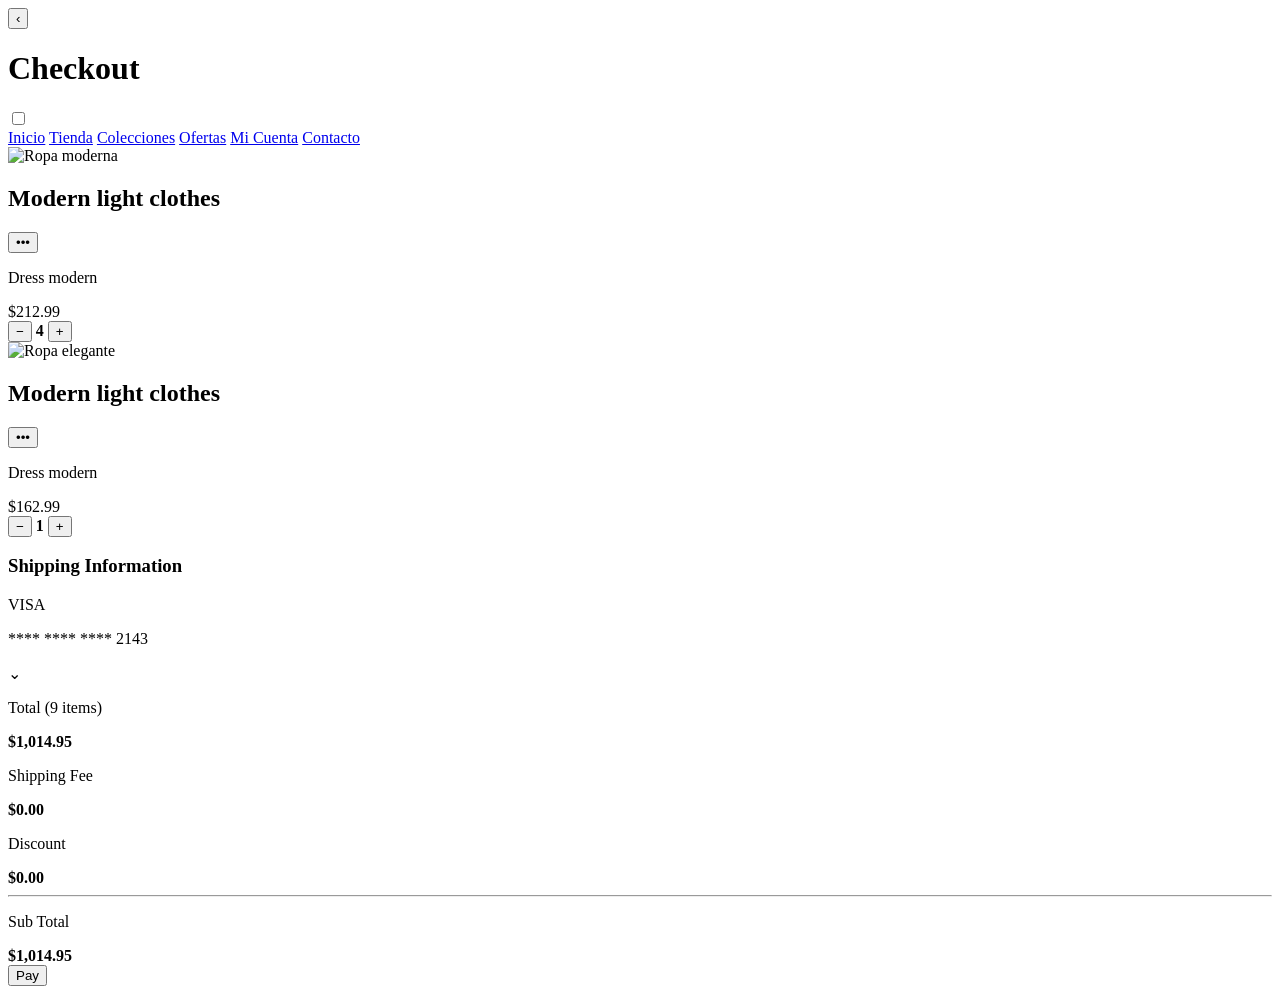
==== views/checkout.html @ 42cfcdac "feat: :sparkles: se realizo el checkout" ====
<!DOCTYPE html>
<html lang="es">
<head>
  <meta charset="UTF-8">
  <meta name="viewport" content="width=device-width, initial-scale=1.0">
  <title>Checkout Tienda de Ropa</title>
  <link rel="preconnect" href="https://fonts.googleapis.com">
  <link rel="preconnect" href="https://fonts.gstatic.com" crossorigin>
  <link href="https://fonts.googleapis.com/css2?family=Inter:wght@400;500;600;700;800&display=swap" rel="stylesheet">
  <link rel="stylesheet" href="styles.css">
</head>
<body>

  <main class="Checkout">

    <header class="CheckoutHeader">
      <button class="BotonCirculo">&#8249;</button>

      <h1>Checkout</h1>

      <div class="MenuHamburguesa">
        <input type="checkbox" id="AbrirMenu">

        <label for="AbrirMenu" class="BotonMenu">
          <span class="Linea Linea1"></span>
          <span class="Linea Linea2"></span>
          <span class="Linea Linea3"></span>
        </label>

        <nav class="MenuDesplegable">
          <a href="#">Inicio</a>
          <a href="#">Tienda</a>
          <a href="#">Colecciones</a>
          <a href="#">Ofertas</a>
          <a href="#">Mi Cuenta</a>
          <a href="#">Contacto</a>
        </nav>
      </div>
    </header>

    <div class="CheckoutContenido">

      <section class="ColumnaIzquierda">
        <section class="ListaProductos">

          <article class="Producto">
            <img src="https://images.unsplash.com/photo-1483985988355-763728e1935b?q=80&w=500&auto=format&fit=crop" alt="Ropa moderna">

            <div class="ProductoInfo">
              <div class="ProductoTexto">
                <div class="ProductoEncabezado">
                  <h2>Modern light clothes</h2>
                  <button class="BotonPuntos">•••</button>
                </div>
                <p>Dress modern</p>
                <span>$212.99</span>
              </div>

              <div class="ProductoCantidad">
                <button class="CantidadBtn">−</button>
                <strong>4</strong>
                <button class="CantidadBtn">+</button>
              </div>
            </div>
          </article>

          <article class="Producto">
            <img src="https://images.unsplash.com/photo-1496747611176-843222e1e57c?q=80&w=500&auto=format&fit=crop" alt="Ropa elegante">

            <div class="ProductoInfo">
              <div class="ProductoTexto">
                <div class="ProductoEncabezado">
                  <h2>Modern light clothes</h2>
                  <button class="BotonPuntos">•••</button>
                </div>
                <p>Dress modern</p>
                <span>$162.99</span>
              </div>

              <div class="ProductoCantidad">
                <button class="CantidadBtn">−</button>
                <strong>1</strong>
                <button class="CantidadBtn">+</button>
              </div>
            </div>
          </article>

        </section>
      </section>

      <section class="ColumnaDerecha">
        <section class="Pago">
          <h3>Shipping Information</h3>

          <div class="TarjetaPago">
            <div class="Visa">VISA</div>
            <p>**** **** **** 2143</p>
            <span>⌄</span>
          </div>
        </section>

        <section class="Resumen">
          <div class="FilaResumen">
            <p>Total (9 items)</p>
            <strong>$1,014.95</strong>
          </div>

          <div class="FilaResumen">
            <p>Shipping Fee</p>
            <strong>$0.00</strong>
          </div>

          <div class="FilaResumen">
            <p>Discount</p>
            <strong>$0.00</strong>
          </div>

          <hr>

          <div class="FilaResumen TotalFinal">
            <p>Sub Total</p>
            <strong>$1,014.95</strong>
          </div>
        </section>

        <button class="BotonPagar">Pay</button>
      </section>

    </div>
  </main>

</body>
</html>
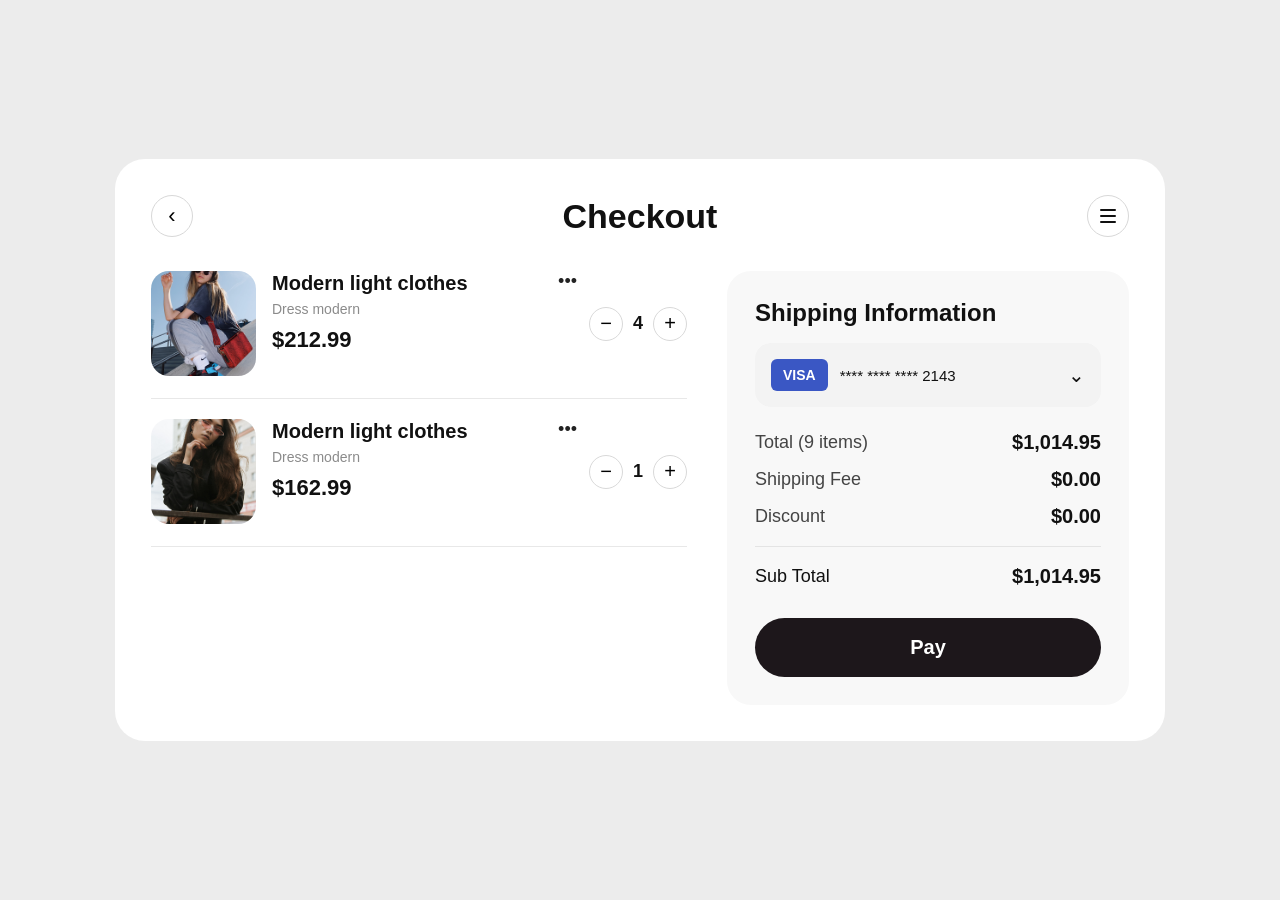
==== commit bff8cb99: "feat: :hammer: arreglo en checkout" ====
--- a/views/checkout.html
+++ b/views/checkout.html
@@ -7,7 +7,7 @@
   <link rel="preconnect" href="https://fonts.googleapis.com">
   <link rel="preconnect" href="https://fonts.gstatic.com" crossorigin>
   <link href="https://fonts.googleapis.com/css2?family=Inter:wght@400;500;600;700;800&display=swap" rel="stylesheet">
-  <link rel="stylesheet" href="styles.css">
+  <link rel="stylesheet" href="/css/checkout.css">
 </head>
 <body>
 
@@ -44,7 +44,7 @@
         <section class="ListaProductos">
 
           <article class="Producto">
-            <img src="https://images.unsplash.com/photo-1483985988355-763728e1935b?q=80&w=500&auto=format&fit=crop" alt="Ropa moderna">
+            <img src="/storage/img/Library=Product1.png" alt="Ropa moderna">
 
             <div class="ProductoInfo">
               <div class="ProductoTexto">
@@ -65,7 +65,7 @@
           </article>
 
           <article class="Producto">
-            <img src="https://images.unsplash.com/photo-1496747611176-843222e1e57c?q=80&w=500&auto=format&fit=crop" alt="Ropa elegante">
+            <img src="/storage/img/Library=Product2.png" alt="Ropa elegante">
 
             <div class="ProductoInfo">
               <div class="ProductoTexto">
--- a/css/checkout.css
+++ b/css/checkout.css
@@ -0,0 +1,374 @@
+*{
+  margin: 0;
+  padding: 0;
+  box-sizing: border-box;
+}
+
+html{
+  font-size: 62.5%;
+}
+
+body{
+  font-family: "Inter", sans-serif;
+  background: #ececec;
+  color: #111111;
+  min-height: 100vh;
+  display: flex;
+  justify-content: center;
+  align-items: center;
+  padding: 20px;
+}
+
+.Checkout{
+  width: 100%;
+  max-width: 430px;
+  background: #ffffff;
+  border-radius: 30px;
+  padding: 22px;
+  position: relative;
+  overflow: visible;
+}
+
+.CheckoutHeader{
+  display: flex;
+  justify-content: space-between;
+  align-items: center;
+  margin-bottom: 28px;
+  position: relative;
+}
+
+.CheckoutHeader h1{
+  font-size: 2.8rem;
+  font-weight: 800;
+}
+
+.BotonCirculo{
+  width: 42px;
+  height: 42px;
+  border-radius: 50%;
+  border: 1px solid #d8d8d8;
+  background: white;
+  font-size: 2.2rem;
+  cursor: pointer;
+}
+
+/* MENU HAMBURGUESA */
+.MenuHamburguesa{
+  position: relative;
+}
+
+.MenuHamburguesa input[type="checkbox"]{
+  display: none;
+}
+
+.BotonMenu{
+  width: 42px;
+  height: 42px;
+  border-radius: 50%;
+  border: 1px solid #d8d8d8;
+  background: white;
+  display: flex;
+  flex-direction: column;
+  justify-content: center;
+  align-items: center;
+  gap: 4px;
+  cursor: pointer;
+}
+
+.Linea{
+  width: 16px;
+  height: 2px;
+  background: #111111;
+  border-radius: 4px;
+  transition: 0.3s ease;
+}
+
+.MenuDesplegable{
+  position: absolute;
+  top: 52px;
+  right: 0;
+  width: 190px;
+  background: #ffffff;
+  border: 1px solid #e4e4e4;
+  border-radius: 18px;
+  box-shadow: 0 12px 30px rgba(0, 0, 0, 0.08);
+  padding: 14px;
+  display: flex;
+  flex-direction: column;
+  gap: 10px;
+  opacity: 0;
+  pointer-events: none;
+  transform: translateY(-10px);
+  transition: 0.3s ease;
+  z-index: 20;
+}
+
+.MenuDesplegable a{
+  text-decoration: none;
+  color: #222222;
+  font-size: 1.5rem;
+  font-weight: 500;
+  padding: 10px 12px;
+  border-radius: 10px;
+  transition: 0.3s ease;
+}
+
+.MenuDesplegable a:hover{
+  background: #f5f5f5;
+}
+
+.MenuHamburguesa input[type="checkbox"]:checked + .BotonMenu .Linea1{
+  transform: rotate(45deg) translate(4px, 4px);
+}
+
+.MenuHamburguesa input[type="checkbox"]:checked + .BotonMenu .Linea2{
+  opacity: 0;
+}
+
+.MenuHamburguesa input[type="checkbox"]:checked + .BotonMenu .Linea3{
+  transform: rotate(-45deg) translate(5px, -5px);
+}
+
+.MenuHamburguesa input[type="checkbox"]:checked ~ .MenuDesplegable{
+  opacity: 1;
+  pointer-events: auto;
+  transform: translateY(0);
+}
+
+.CheckoutContenido{
+  display: flex;
+  flex-direction: column;
+  gap: 28px;
+}
+
+.ListaProductos{
+  display: flex;
+  flex-direction: column;
+  gap: 20px;
+}
+
+.Producto{
+  display: flex;
+  gap: 16px;
+  padding-bottom: 16px;
+  border-bottom: 1px solid #e8e8e8;
+}
+
+.Producto img{
+  width: 92px;
+  height: 92px;
+  object-fit: cover;
+  border-radius: 18px;
+  flex-shrink: 0;
+}
+
+.ProductoInfo{
+  flex: 1;
+  display: flex;
+  justify-content: space-between;
+  gap: 12px;
+}
+
+.ProductoTexto{
+  flex: 1;
+}
+
+.ProductoEncabezado{
+  display: flex;
+  justify-content: space-between;
+  align-items: flex-start;
+  gap: 10px;
+  margin-bottom: 6px;
+}
+
+.ProductoTexto h2{
+  font-size: 1.6rem;
+  font-weight: 800;
+  line-height: 1.2;
+}
+
+.BotonPuntos{
+  border: none;
+  background: transparent;
+  font-size: 1.8rem;
+  cursor: pointer;
+  color: #222222;
+}
+
+.ProductoTexto p{
+  font-size: 1.4rem;
+  color: #8b8b8b;
+  margin-bottom: 10px;
+}
+
+.ProductoTexto span{
+  font-size: 2rem;
+  font-weight: 800;
+}
+
+.ProductoCantidad{
+  display: flex;
+  align-items: center;
+  gap: 10px;
+  align-self: center;
+}
+
+.ProductoCantidad strong{
+  font-size: 1.8rem;
+}
+
+.CantidadBtn{
+  width: 34px;
+  height: 34px;
+  border-radius: 50%;
+  border: 1px solid #d9d9d9;
+  background: white;
+  font-size: 2rem;
+  cursor: pointer;
+}
+
+.Pago h3{
+  font-size: 1.8rem;
+  font-weight: 800;
+  margin-bottom: 16px;
+}
+
+.TarjetaPago{
+  background: #f3f3f3;
+  border-radius: 16px;
+  padding: 16px;
+  display: flex;
+  align-items: center;
+  gap: 12px;
+}
+
+.Visa{
+  background: #3a57c4;
+  color: white;
+  font-size: 1.4rem;
+  font-weight: 700;
+  padding: 8px 12px;
+  border-radius: 6px;
+}
+
+.TarjetaPago p{
+  flex: 1;
+  font-size: 1.5rem;
+}
+
+.TarjetaPago span{
+  font-size: 2rem;
+}
+
+.Resumen{
+  margin-top: 24px;
+  display: flex;
+  flex-direction: column;
+  gap: 14px;
+}
+
+.FilaResumen{
+  display: flex;
+  justify-content: space-between;
+  align-items: center;
+  gap: 10px;
+}
+
+.FilaResumen p{
+  font-size: 1.6rem;
+  color: #444444;
+}
+
+.FilaResumen strong{
+  font-size: 1.8rem;
+  font-weight: 800;
+}
+
+.Resumen hr{
+  border: none;
+  border-top: 1px solid #e4e4e4;
+  margin: 4px 0;
+}
+
+.TotalFinal p,
+.TotalFinal strong{
+  color: #111111;
+}
+
+.BotonPagar{
+  width: 100%;
+  margin-top: 24px;
+  border: none;
+  background: #1d171b;
+  color: white;
+  padding: 18px;
+  border-radius: 40px;
+  font-size: 2rem;
+  font-weight: 700;
+  cursor: pointer;
+}
+
+@media (min-width: 900px){
+  .Checkout{
+    max-width: 1050px;
+    padding: 36px;
+  }
+
+  .CheckoutHeader{
+    margin-bottom: 34px;
+  }
+
+  .CheckoutHeader h1{
+    font-size: 3.4rem;
+  }
+
+  .CheckoutContenido{
+    display: grid;
+    grid-template-columns: 1.2fr 0.9fr;
+    gap: 40px;
+    align-items: start;
+  }
+
+  .ColumnaDerecha{
+    background: #f8f8f8;
+    border-radius: 24px;
+    padding: 28px;
+  }
+
+  .Producto{
+    padding-bottom: 22px;
+  }
+
+  .Producto img{
+    width: 105px;
+    height: 105px;
+  }
+
+  .ProductoTexto h2{
+    font-size: 2rem;
+  }
+
+  .ProductoTexto span{
+    font-size: 2.2rem;
+  }
+
+  .Pago h3{
+    font-size: 2.4rem;
+  }
+
+  .FilaResumen p{
+    font-size: 1.8rem;
+  }
+
+  .FilaResumen strong{
+    font-size: 2rem;
+  }
+
+  .BotonPagar{
+    margin-top: 30px;
+  }
+
+  .MenuDesplegable{
+    width: 220px;
+  }
+}
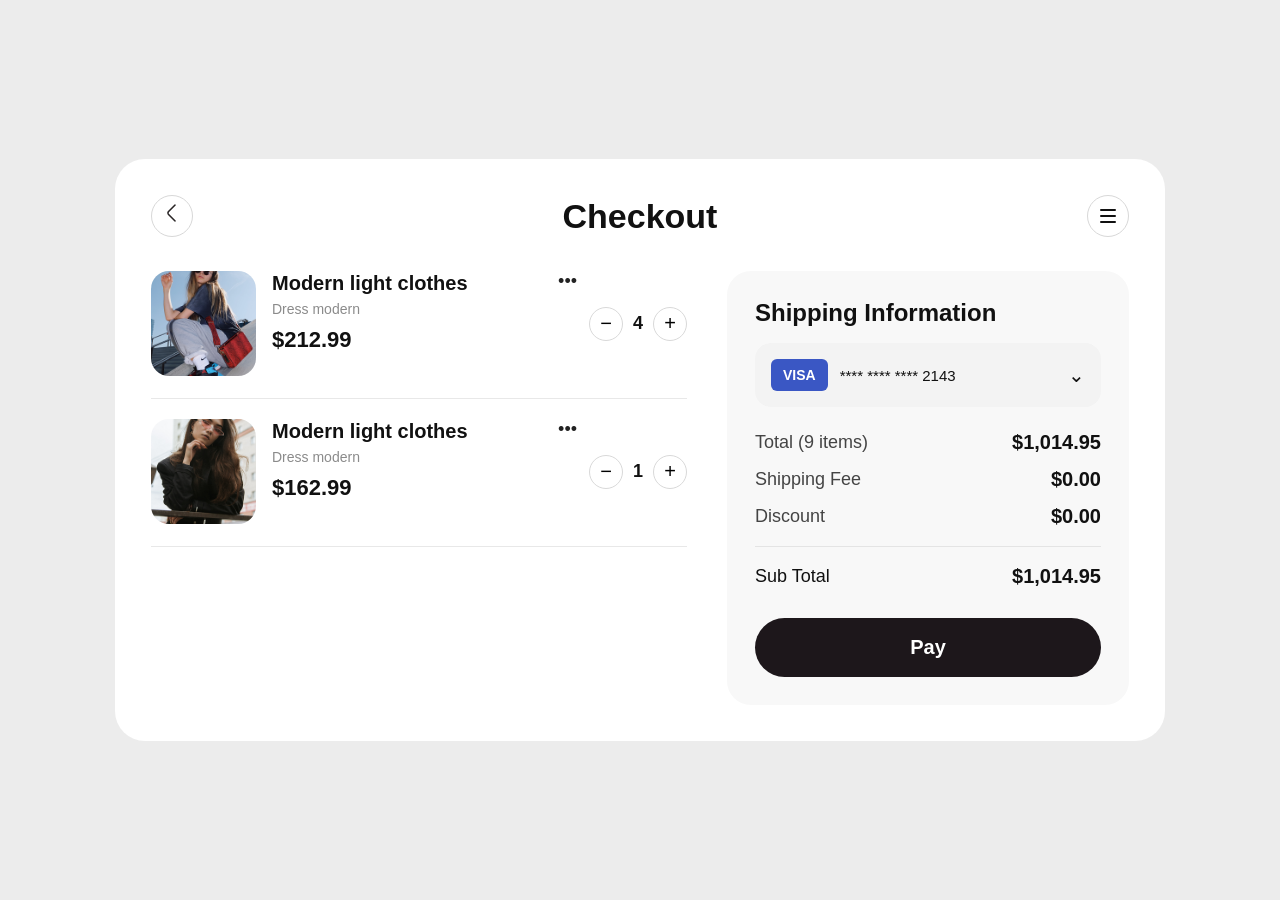
==== commit 1e6f774a: "feat: :sparkles: se agrego README" ====
--- a/views/checkout.html
+++ b/views/checkout.html
@@ -4,9 +4,7 @@
   <meta charset="UTF-8">
   <meta name="viewport" content="width=device-width, initial-scale=1.0">
   <title>Checkout Tienda de Ropa</title>
-  <link rel="preconnect" href="https://fonts.googleapis.com">
-  <link rel="preconnect" href="https://fonts.gstatic.com" crossorigin>
-  <link href="https://fonts.googleapis.com/css2?family=Inter:wght@400;500;600;700;800&display=swap" rel="stylesheet">
+  <link rel="stylesheet" href="/css/variables.css">
   <link rel="stylesheet" href="/css/checkout.css">
 </head>
 <body>
@@ -14,8 +12,9 @@
   <main class="Checkout">
 
     <header class="CheckoutHeader">
-      <button class="BotonCirculo">&#8249;</button>
-
+      <a href="/views/detail.html" class="back-btn">
+      <button class="BotonCirculo"><img src="/storage/img/Type=outline, Library=arrow-left.png" alt=""></button>
+      </a>
       <h1>Checkout</h1>
 
       <div class="MenuHamburguesa">
--- a/css/variables.css
+++ b/css/variables.css
@@ -0,0 +1,59 @@
+:root {
+  --color-primary: #252525;
+  --color-primary-dark: #121111;
+  --color-primary-light: #F2F2F2;
+
+  --color-secondary: #252525;
+  --color-secondary-mid: #787678;
+  --color-secondary-light: #A9A9A2;
+
+  --color-border: #F2F2F2;
+  --color-success: #252525;
+  --color-warning: #787678;
+  --color-star: #252525;
+
+  --font-primary: 'Encode Sans', sans-serif;
+
+  --text-xs: 0.75rem;
+  --text-sm: 0.875rem;
+  --text-base: 1rem;
+  --text-lg: 1.125rem;
+  --text-xl: 1.25rem;
+  --text-2xl: 1.5rem;
+  --text-3xl: 1.875rem;
+
+  --weight-regular: 400;
+  --weight-medium: 500;
+  --weight-semibold: 600;
+  --weight-bold: 700;
+
+  --space-1: 0.25rem;
+  --space-2: 0.5rem;
+  --space-3: 0.75rem;
+  --space-4: 1rem;
+  --space-5: 1.25rem;
+  --space-6: 1.5rem;
+  --space-8: 2rem;
+  --space-10: 2.5rem;
+  --space-12: 3rem;
+  --space-16: 4rem;
+
+  --radius-sm: 6px;
+  --radius-md: 12px;
+  --radius-lg: 20px;
+  --radius-xl: 28px;
+  --radius-full: 9999px;
+
+  --shadow-xs: 0 1px 3px rgba(0, 0, 0, 0.06);
+  --shadow-sm: 0 2px 8px rgba(0, 0, 0, 0.08);
+  --shadow-md: 0 4px 16px rgba(0, 0, 0, 0.10);
+  --shadow-lg: 0 8px 32px rgba(0, 0, 0, 0.12);
+
+  --transition-fast: 0.15s ease;
+  --transition-normal: 0.25s ease;
+  --transition-slow: 0.4s ease;
+
+  --max-width: 430px;
+  --nav-height: 64px;
+  --topbar-height: 56px;
+}
--- a/css/checkout.css
+++ b/css/checkout.css
@@ -1,14 +1,14 @@
-*{
+* {
   margin: 0;
   padding: 0;
   box-sizing: border-box;
 }
 
-html{
+html {
   font-size: 62.5%;
 }
 
-body{
+body {
   font-family: "Inter", sans-serif;
   background: #ececec;
   color: #111111;
@@ -19,7 +19,7 @@
   padding: 20px;
 }
 
-.Checkout{
+.Checkout {
   width: 100%;
   max-width: 430px;
   background: #ffffff;
@@ -29,7 +29,7 @@
   overflow: visible;
 }
 
-.CheckoutHeader{
+.CheckoutHeader {
   display: flex;
   justify-content: space-between;
   align-items: center;
@@ -37,12 +37,12 @@
   position: relative;
 }
 
-.CheckoutHeader h1{
+.CheckoutHeader h1 {
   font-size: 2.8rem;
   font-weight: 800;
 }
 
-.BotonCirculo{
+.BotonCirculo {
   width: 42px;
   height: 42px;
   border-radius: 50%;
@@ -52,16 +52,15 @@
   cursor: pointer;
 }
 
-/* MENU HAMBURGUESA */
-.MenuHamburguesa{
+.MenuHamburguesa {
   position: relative;
 }
 
-.MenuHamburguesa input[type="checkbox"]{
+.MenuHamburguesa input[type="checkbox"] {
   display: none;
 }
 
-.BotonMenu{
+.BotonMenu {
   width: 42px;
   height: 42px;
   border-radius: 50%;
@@ -75,7 +74,7 @@
   cursor: pointer;
 }
 
-.Linea{
+.Linea {
   width: 16px;
   height: 2px;
   background: #111111;
@@ -83,7 +82,7 @@
   transition: 0.3s ease;
 }
 
-.MenuDesplegable{
+.MenuDesplegable {
   position: absolute;
   top: 52px;
   right: 0;
@@ -103,7 +102,7 @@
   z-index: 20;
 }
 
-.MenuDesplegable a{
+.MenuDesplegable a {
   text-decoration: none;
   color: #222222;
   font-size: 1.5rem;
@@ -113,48 +112,48 @@
   transition: 0.3s ease;
 }
 
-.MenuDesplegable a:hover{
+.MenuDesplegable a:hover {
   background: #f5f5f5;
 }
 
-.MenuHamburguesa input[type="checkbox"]:checked + .BotonMenu .Linea1{
+.MenuHamburguesa input[type="checkbox"]:checked+.BotonMenu .Linea1 {
   transform: rotate(45deg) translate(4px, 4px);
 }
 
-.MenuHamburguesa input[type="checkbox"]:checked + .BotonMenu .Linea2{
+.MenuHamburguesa input[type="checkbox"]:checked+.BotonMenu .Linea2 {
   opacity: 0;
 }
 
-.MenuHamburguesa input[type="checkbox"]:checked + .BotonMenu .Linea3{
+.MenuHamburguesa input[type="checkbox"]:checked+.BotonMenu .Linea3 {
   transform: rotate(-45deg) translate(5px, -5px);
 }
 
-.MenuHamburguesa input[type="checkbox"]:checked ~ .MenuDesplegable{
+.MenuHamburguesa input[type="checkbox"]:checked~.MenuDesplegable {
   opacity: 1;
   pointer-events: auto;
   transform: translateY(0);
 }
 
-.CheckoutContenido{
+.CheckoutContenido {
   display: flex;
   flex-direction: column;
   gap: 28px;
 }
 
-.ListaProductos{
+.ListaProductos {
   display: flex;
   flex-direction: column;
   gap: 20px;
 }
 
-.Producto{
+.Producto {
   display: flex;
   gap: 16px;
   padding-bottom: 16px;
   border-bottom: 1px solid #e8e8e8;
 }
 
-.Producto img{
+.Producto img {
   width: 92px;
   height: 92px;
   object-fit: cover;
@@ -162,18 +161,18 @@
   flex-shrink: 0;
 }
 
-.ProductoInfo{
+.ProductoInfo {
   flex: 1;
   display: flex;
   justify-content: space-between;
   gap: 12px;
 }
 
-.ProductoTexto{
+.ProductoTexto {
   flex: 1;
 }
 
-.ProductoEncabezado{
+.ProductoEncabezado {
   display: flex;
   justify-content: space-between;
   align-items: flex-start;
@@ -181,13 +180,13 @@
   margin-bottom: 6px;
 }
 
-.ProductoTexto h2{
+.ProductoTexto h2 {
   font-size: 1.6rem;
   font-weight: 800;
   line-height: 1.2;
 }
 
-.BotonPuntos{
+.BotonPuntos {
   border: none;
   background: transparent;
   font-size: 1.8rem;
@@ -195,29 +194,29 @@
   color: #222222;
 }
 
-.ProductoTexto p{
+.ProductoTexto p {
   font-size: 1.4rem;
   color: #8b8b8b;
   margin-bottom: 10px;
 }
 
-.ProductoTexto span{
+.ProductoTexto span {
   font-size: 2rem;
   font-weight: 800;
 }
 
-.ProductoCantidad{
+.ProductoCantidad {
   display: flex;
   align-items: center;
   gap: 10px;
   align-self: center;
 }
 
-.ProductoCantidad strong{
+.ProductoCantidad strong {
   font-size: 1.8rem;
 }
 
-.CantidadBtn{
+.CantidadBtn {
   width: 34px;
   height: 34px;
   border-radius: 50%;
@@ -227,13 +226,13 @@
   cursor: pointer;
 }
 
-.Pago h3{
+.Pago h3 {
   font-size: 1.8rem;
   font-weight: 800;
   margin-bottom: 16px;
 }
 
-.TarjetaPago{
+.TarjetaPago {
   background: #f3f3f3;
   border-radius: 16px;
   padding: 16px;
@@ -242,7 +241,7 @@
   gap: 12px;
 }
 
-.Visa{
+.Visa {
   background: #3a57c4;
   color: white;
   font-size: 1.4rem;
@@ -251,51 +250,51 @@
   border-radius: 6px;
 }
 
-.TarjetaPago p{
+.TarjetaPago p {
   flex: 1;
   font-size: 1.5rem;
 }
 
-.TarjetaPago span{
+.TarjetaPago span {
   font-size: 2rem;
 }
 
-.Resumen{
+.Resumen {
   margin-top: 24px;
   display: flex;
   flex-direction: column;
   gap: 14px;
 }
 
-.FilaResumen{
+.FilaResumen {
   display: flex;
   justify-content: space-between;
   align-items: center;
   gap: 10px;
 }
 
-.FilaResumen p{
+.FilaResumen p {
   font-size: 1.6rem;
   color: #444444;
 }
 
-.FilaResumen strong{
+.FilaResumen strong {
   font-size: 1.8rem;
   font-weight: 800;
 }
 
-.Resumen hr{
+.Resumen hr {
   border: none;
   border-top: 1px solid #e4e4e4;
   margin: 4px 0;
 }
 
 .TotalFinal p,
-.TotalFinal strong{
+.TotalFinal strong {
   color: #111111;
 }
 
-.BotonPagar{
+.BotonPagar {
   width: 100%;
   margin-top: 24px;
   border: none;
@@ -308,67 +307,67 @@
   cursor: pointer;
 }
 
-@media (min-width: 900px){
-  .Checkout{
+@media (min-width: 900px) {
+  .Checkout {
     max-width: 1050px;
     padding: 36px;
   }
 
-  .CheckoutHeader{
+  .CheckoutHeader {
     margin-bottom: 34px;
   }
 
-  .CheckoutHeader h1{
+  .CheckoutHeader h1 {
     font-size: 3.4rem;
   }
 
-  .CheckoutContenido{
+  .CheckoutContenido {
     display: grid;
     grid-template-columns: 1.2fr 0.9fr;
     gap: 40px;
     align-items: start;
   }
 
-  .ColumnaDerecha{
+  .ColumnaDerecha {
     background: #f8f8f8;
     border-radius: 24px;
     padding: 28px;
   }
 
-  .Producto{
+  .Producto {
     padding-bottom: 22px;
   }
 
-  .Producto img{
+  .Producto img {
     width: 105px;
     height: 105px;
   }
 
-  .ProductoTexto h2{
+  .ProductoTexto h2 {
     font-size: 2rem;
   }
 
-  .ProductoTexto span{
+  .ProductoTexto span {
     font-size: 2.2rem;
   }
 
-  .Pago h3{
+  .Pago h3 {
     font-size: 2.4rem;
   }
 
-  .FilaResumen p{
+  .FilaResumen p {
     font-size: 1.8rem;
   }
 
-  .FilaResumen strong{
+  .FilaResumen strong {
     font-size: 2rem;
   }
 
-  .BotonPagar{
+  .BotonPagar {
     margin-top: 30px;
   }
 
-  .MenuDesplegable{
+  .MenuDesplegable {
     width: 220px;
   }
 }
